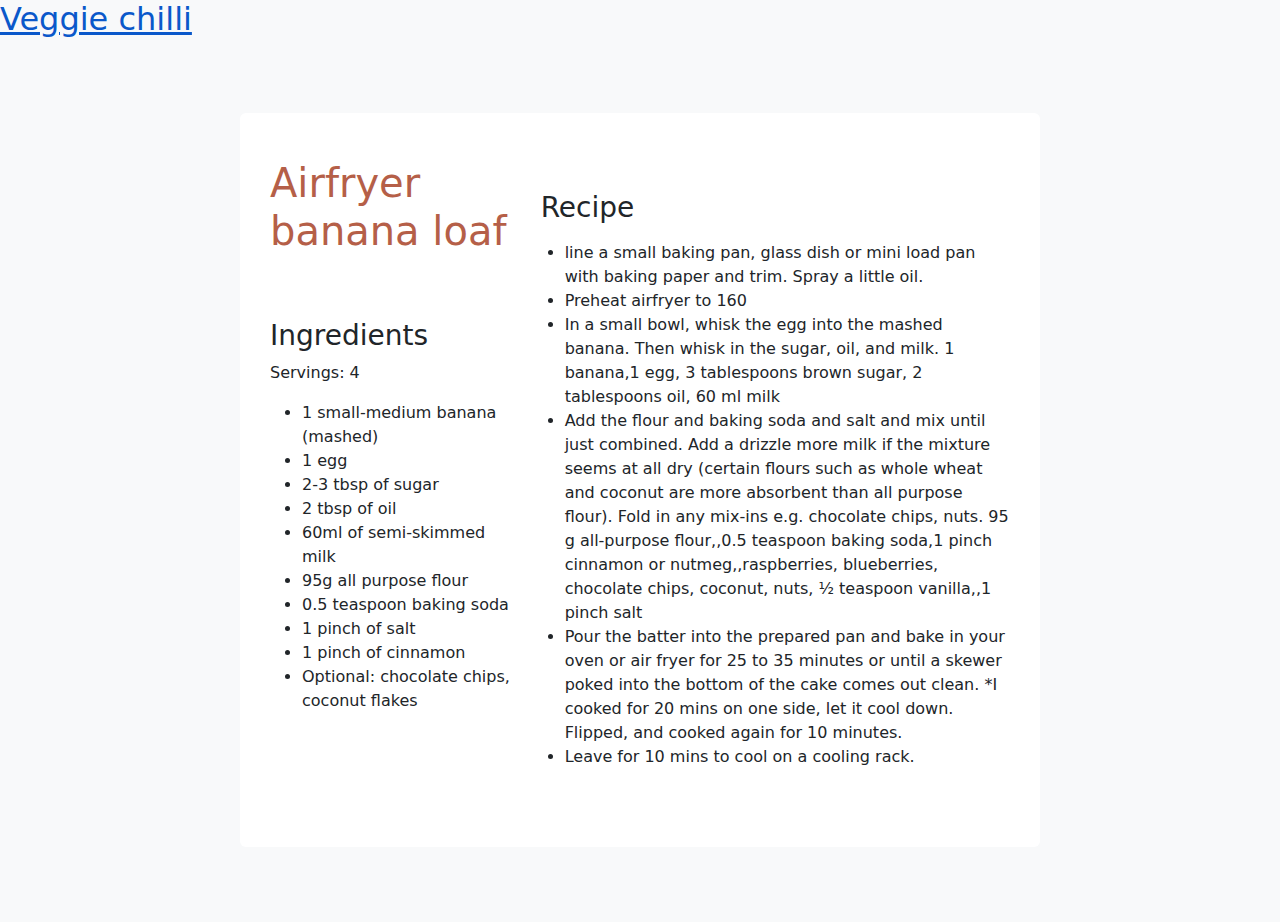
==== banana-loaf.html @ fa6b50f3 "Set up banana loaf HTML" ====
<!DOCTYPE html>
<html lang="en">
  <head>
    <meta charset="UTF-8" />
    <meta name="viewport" content="width=device-width, initial-scale=1.0" />
    <meta http-equiv="X-UA-Compatible" content="ie=edge" />
    <title>Banana Loaf</title>
    <link
      href="https://cdn.jsdelivr.net/npm/bootstrap@5.3.3/dist/css/bootstrap.min.css"
      rel="stylesheet"
      integrity="sha384-QWTKZyjpPEjISv5WaRU9OFeRpok6YctnYmDr5pNlyT2bRjXh0JMhjY6hW+ALEwIH"
      crossorigin="anonymous"
    />
    <script
      src="https://cdn.jsdelivr.net/npm/bootstrap@5.3.3/dist/js/bootstrap.bundle.min.js"
      integrity="sha384-YvpcrYf0tY3lHB60NNkmXc5s9fDVZLESaAA55NDzOxhy9GkcIdslK1eN7N6jIeHz"
      crossorigin="anonymous"
    ></script>
    <script
      src="https://cdn.jsdelivr.net/npm/@popperjs/core@2.11.8/dist/umd/popper.min.js"
      integrity="sha384-I7E8VVD/ismYTF4hNIPjVp/Zjvgyol6VFvRkX/vR+Vc4jQkC+hVqc2pM8ODewa9r"
      crossorigin="anonymous"
    ></script>
    <script
      src="https://cdn.jsdelivr.net/npm/bootstrap@5.3.3/dist/js/bootstrap.min.js"
      integrity="sha384-0pUGZvbkm6XF6gxjEnlmuGrJXVbNuzT9qBBavbLwCsOGabYfZo0T0to5eqruptLy"
      crossorigin="anonymous"
    ></script>
        <link rel="stylesheet" href="styles.css" />

  </head>
  <body class="bg-body-tertiary">
    <h2>
        <a href="index.html">Veggie chilli</a>
    </h2>
    <div class="container-fluid rounded">
      <div class="row d-flex g-0">
        <div class="col-4">
          <h1 class="pb-3 pt-3">Airfryer banana loaf</h1>
          <img src="./images/banana-bread-image1.jpg" class="w-60 img-fluid rounded" alt="" />
          <h3 class="mt-3">Ingredients</h3>
          <p class="w-30">
            Servings: 4
            <ul>
            <li>
            1 small-medium banana (mashed)</li>
            <li>1 egg</li>
            <li>2-3 tbsp of sugar</li>
            <li>2 tbsp of oil</li>
            <li>60ml of semi-skimmed milk</li>
            <li>95g all purpose flour</li>
            <li>0.5 teaspoon baking soda</li>
            <li>1 pinch of salt</li>
            <li>1 pinch of cinnamon</li>
            <li>Optional: chocolate chips, coconut flakes</li>
          </ul>
          </p>
        </div>
        <div class="col-8">
          <h3 class="ms-4 pt-5">Recipe</h3>
          <p>
            <ul class="ms-3">
              <li>
                line a small baking pan, glass dish or mini load pan with baking paper and trim. Spray a little oil. 
              </li>
              <li>Preheat airfryer to 160</li>
              <li>In a small bowl, whisk the egg into the mashed banana. Then whisk in the sugar, oil, and milk. 1 banana,1 egg, 3 tablespoons brown sugar, 2 tablespoons oil, 60 ml milk

</li>
              <li>Add the flour and baking soda and salt and mix until just combined. Add a drizzle more milk if the mixture seems at all dry (certain flours such as whole wheat and coconut are more absorbent than all purpose flour). Fold in any mix-ins e.g. chocolate chips, nuts.
95 g all-purpose flour,,0.5 teaspoon baking soda,1 pinch cinnamon or nutmeg,,raspberries, blueberries, chocolate chips, coconut, nuts, ½ teaspoon vanilla,,1 pinch salt</li>
              <li>Pour the batter into the prepared pan and bake in your oven or air fryer for 25 to 35 minutes or until a skewer poked into the bottom of the cake comes out clean. *I cooked for 20 mins on one side, let it cool down. Flipped, and cooked again for 10 minutes.</li>
              <li>Leave for 10 mins to cool on a cooling rack.</li>
            </ul>
          </p>
          <div class="img-container grid gap-2 mt-4">
            <div class="row no-gutters g-0 mb-4">
              <div class="col-sm-6 d-flex justify-content-center g-0">
                <img src="./images/banana-bread-image2.jpg" class="img-fluid rounded pe-0" alt="">
              </div>
              <div class="col-sm-6 d-flex justify-content-center g-0">
                <img src="./images/banana-bread-image3.jpg" class="img-fluid rounded pe-0" alt="">
              </div>
            </div>

            <div class="row no-gutters g-0">
              <div class="col-sm-6 d-flex justify-content-center g-0">
                  <img src="./images/banana-bread-image4.jpg" class="img-fluid rounded pe-0" alt="">
              </div>
              <div class="col-sm-6 d-flex justify-content-center g-0">
                  <img src="./images/banana-bread-image5.jpeg" class="img-fluid rounded pe-0" alt="">
              </div>
          </div>
        </div>


  
        </div>
      </div>
    </div>
  </body>
</html>
---- styles.css ----
:root {
  --bs-primary: #b55f48;
  --bs-secondary: black;
}

h1 {
  text-decoration: underline;
}

.container-fluid {
  max-width: 800px;
  margin: 75px auto;
  background-color: white;
  padding: 30px;
}

body {
  background-color: pink;
}

body {
  background-color: blue;
}
h1 {
  text-decoration: none;
  color: var(--bs-primary);
}
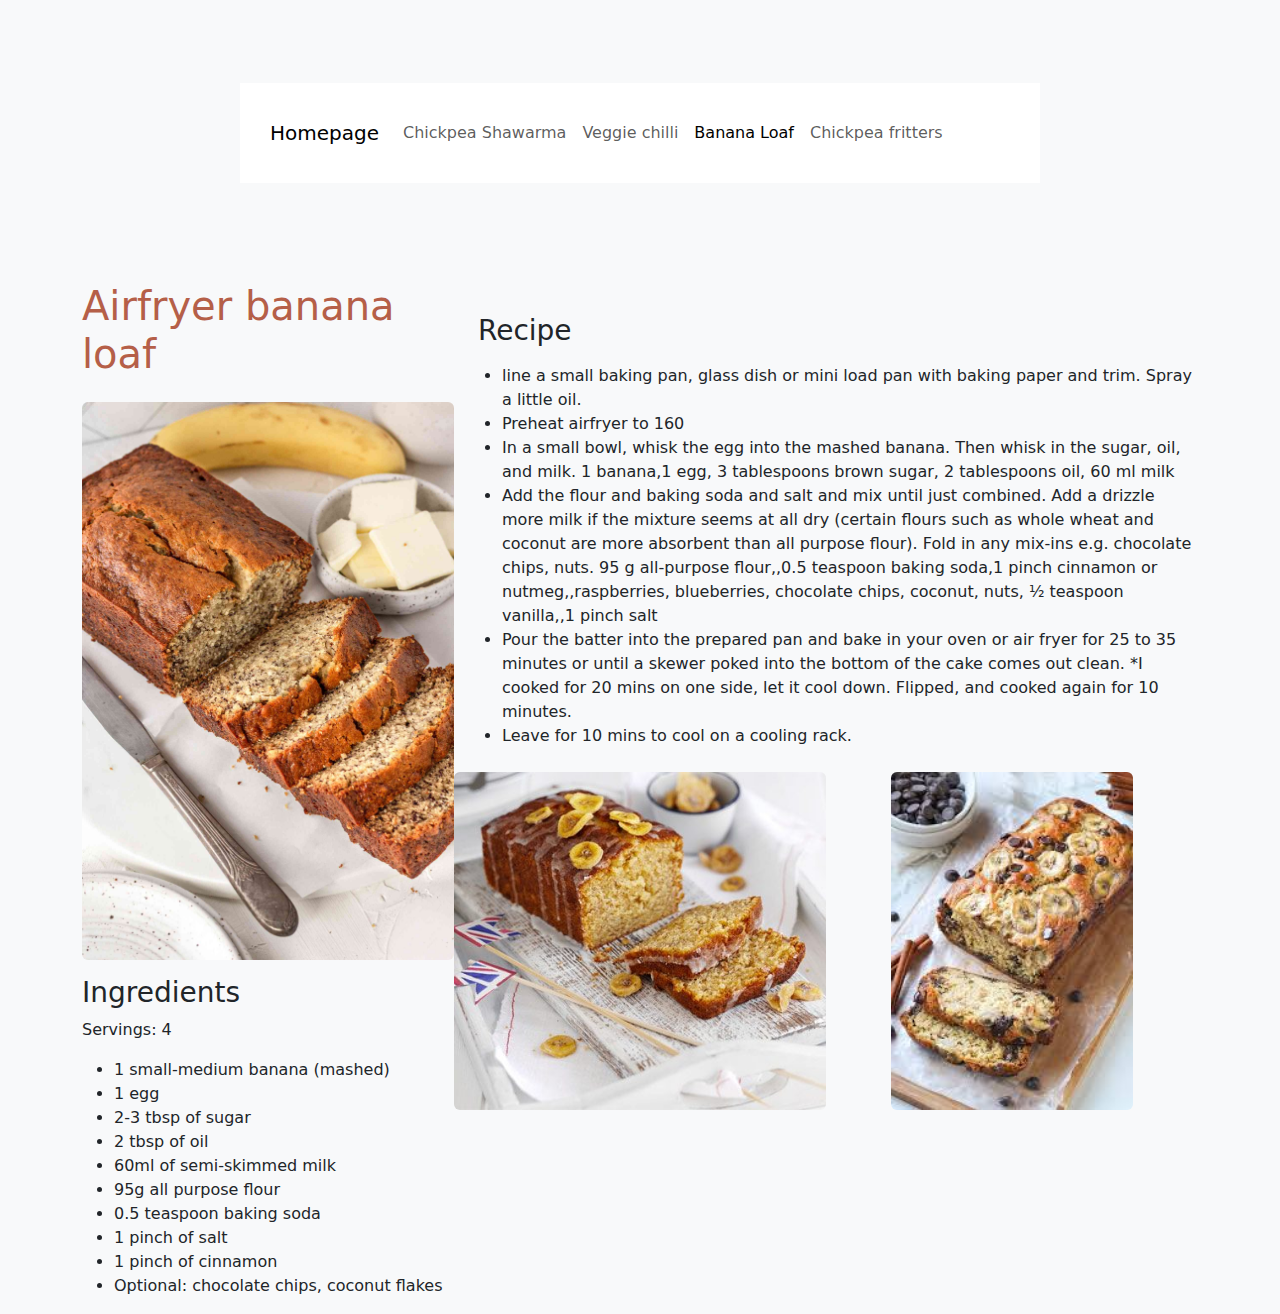
==== commit 4a0d84a5: "Add files via upload" ====
--- a/banana-loaf.html
+++ b/banana-loaf.html
@@ -11,29 +11,41 @@
       integrity="sha384-QWTKZyjpPEjISv5WaRU9OFeRpok6YctnYmDr5pNlyT2bRjXh0JMhjY6hW+ALEwIH"
       crossorigin="anonymous"
     />
+    <link rel="stylesheet" href="styles.css" />
     <script
       src="https://cdn.jsdelivr.net/npm/bootstrap@5.3.3/dist/js/bootstrap.bundle.min.js"
       integrity="sha384-YvpcrYf0tY3lHB60NNkmXc5s9fDVZLESaAA55NDzOxhy9GkcIdslK1eN7N6jIeHz"
       crossorigin="anonymous"
     ></script>
-    <script
-      src="https://cdn.jsdelivr.net/npm/@popperjs/core@2.11.8/dist/umd/popper.min.js"
-      integrity="sha384-I7E8VVD/ismYTF4hNIPjVp/Zjvgyol6VFvRkX/vR+Vc4jQkC+hVqc2pM8ODewa9r"
-      crossorigin="anonymous"
-    ></script>
-    <script
-      src="https://cdn.jsdelivr.net/npm/bootstrap@5.3.3/dist/js/bootstrap.min.js"
-      integrity="sha384-0pUGZvbkm6XF6gxjEnlmuGrJXVbNuzT9qBBavbLwCsOGabYfZo0T0to5eqruptLy"
-      crossorigin="anonymous"
-    ></script>
-        <link rel="stylesheet" href="styles.css" />
+  
 
   </head>
+     <nav class="navbar navbar-expand-lg bg-body-tertiary">
+  <div class="container-fluid">
+    <a class="navbar-brand" href="index.html">Homepage</a>
+    <button class="navbar-toggler" type="button" data-bs-toggle="collapse" data-bs-target="#navbarNav" aria-controls="navbarNav" aria-expanded="false" aria-label="Toggle navigation">
+      <span class="navbar-toggler-icon"></span>
+    </button>
+    <div class="collapse navbar-collapse" id="navbarNav">
+      <ul class="navbar-nav">
+        <li class="nav-item">
+          <a class="nav-link" href="veggie-shawarma.html">Chickpea Shawarma</a>
+        </li>
+        <li class="nav-item">
+          <a class="nav-link" href="veggie-chilli.html">Veggie chilli</a>
+        </li>
+         <li class="nav-item">
+          <a class="nav-link active" aria-current="page" href="banana-loaf.html">Banana Loaf</a>
+        </li>
+        <li class="nav-item">
+          <a class="nav-link" href="chickpea-fritters.html">Chickpea fritters</a>
+        </li>
+      </ul>
+    </div>
+  </div>
+</nav>
   <body class="bg-body-tertiary">
-    <h2>
-        <a href="index.html">Veggie chilli</a>
-    </h2>
-    <div class="container-fluid rounded">
+    <div class="container rounded">
       <div class="row d-flex g-0">
         <div class="col-4">
           <h1 class="pb-3 pt-3">Airfryer banana loaf</h1>
@@ -83,15 +95,7 @@
               </div>
             </div>
 
-            <div class="row no-gutters g-0">
-              <div class="col-sm-6 d-flex justify-content-center g-0">
-                  <img src="./images/banana-bread-image4.jpg" class="img-fluid rounded pe-0" alt="">
-              </div>
-              <div class="col-sm-6 d-flex justify-content-center g-0">
-                  <img src="./images/banana-bread-image5.jpeg" class="img-fluid rounded pe-0" alt="">
-              </div>
-          </div>
-        </div>
+    
 
 
   
